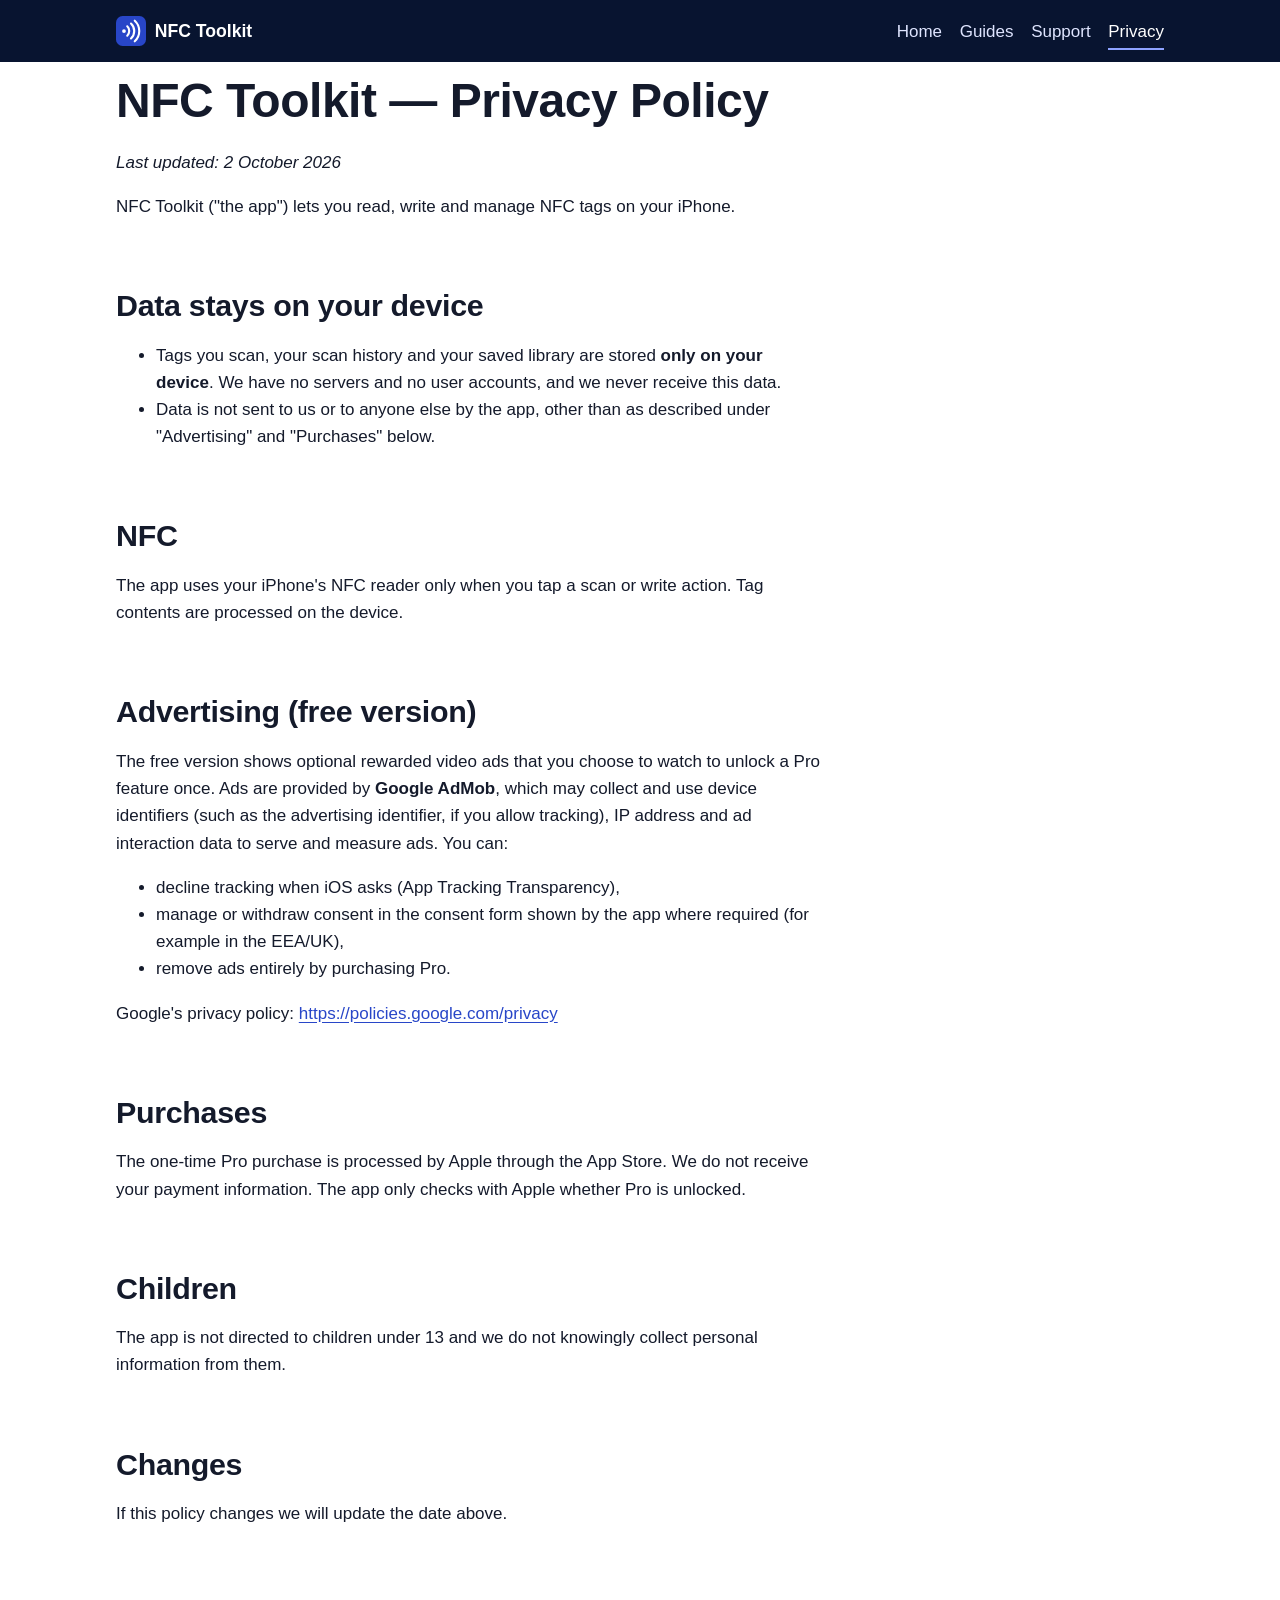
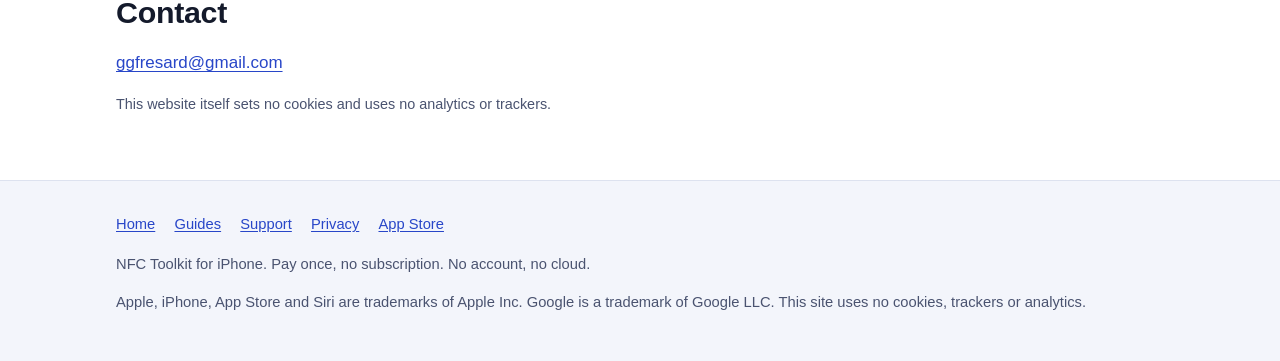
==== privacy.html @ 8cb5f3b6 "feat: NFC Toolkit website with SEO how-to guides Landing page, five NFC how-to guides, support and p" ====
<!doctype html>
<html lang="en">
<head>
<meta charset="utf-8">
<meta name="viewport" content="width=device-width, initial-scale=1">
<title>Privacy Policy – NFC Toolkit</title>
<meta name="description" content="NFC Toolkit privacy policy: your tags, history and library stay on your iPhone. No account, no servers. Optional ads are provided by Google AdMob.">
<link rel="canonical" href="https://ggfresard.github.io/nfc-toolkit-site/privacy.html">
<meta name="apple-itunes-app" content="app-id=6818562159">
<meta name="theme-color" content="#081430">
<meta property="og:type" content="website">
<meta property="og:site_name" content="NFC Toolkit">
<meta property="og:title" content="Privacy Policy – NFC Toolkit">
<meta property="og:description" content="NFC Toolkit privacy policy: your tags, history and library stay on your iPhone. No account, no servers. Optional ads are provided by Google AdMob.">
<meta property="og:url" content="https://ggfresard.github.io/nfc-toolkit-site/privacy.html">
<meta property="og:image" content="https://ggfresard.github.io/nfc-toolkit-site/assets/img/screen-01.jpg">
<meta property="og:image:width" content="660">
<meta property="og:image:height" content="1434">
<meta property="og:image:alt" content="NFC Toolkit on iPhone showing a scanned NTAG215 tag">
<meta name="twitter:card" content="summary">
<meta name="twitter:title" content="Privacy Policy – NFC Toolkit">
<meta name="twitter:description" content="NFC Toolkit privacy policy: your tags, history and library stay on your iPhone. No account, no servers. Optional ads are provided by Google AdMob.">
<meta name="twitter:image" content="https://ggfresard.github.io/nfc-toolkit-site/assets/img/screen-01.jpg">
<link rel="icon" href="assets/icon.svg" type="image/svg+xml">
<link rel="stylesheet" href="assets/style.css">
<script type="application/ld+json">
{
 "@context": "https://schema.org",
 "@type": "WebPage",
 "name": "NFC Toolkit Privacy Policy",
 "url": "https://ggfresard.github.io/nfc-toolkit-site/privacy.html",
 "dateModified": "2026-10-02"
}
</script>
</head>
<body>
<a class="skip" href="#main">Skip to content</a>
<header class="site-header">
<div class="wrap">
<a class="brand" href="./"><svg viewBox="0 0 64 64" aria-hidden="true" focusable="false"><rect width="64" height="64" rx="14" fill="#2846C8"/><g fill="none" stroke="#fff" stroke-width="4.5" stroke-linecap="round"><path d="M24 22a14 14 0 0 1 0 20"/><path d="M32 16a22 22 0 0 1 0 32"/><path d="M40 10a30 30 0 0 1 0 44"/></g><circle cx="17" cy="32" r="4" fill="#fff"/></svg><span>NFC Toolkit</span></a>
<nav class="site-nav" aria-label="Main"><ul><li><a href="./">Home</a></li><li><a href="./#guides">Guides</a></li><li><a href="support.html">Support</a></li><li><a href="privacy.html" aria-current="page">Privacy</a></li></ul></nav>
</div>
</header>
<main id="main">
<div class="wrap"><article class="prose">
<h1>NFC Toolkit — Privacy Policy</h1>
<p><em>Last updated: 2 October 2026</em></p>
<p>NFC Toolkit ("the app") lets you read, write and manage NFC tags on your iPhone.</p>
<h2>Data stays on your device</h2>
<ul>
<li>Tags you scan, your scan history and your saved library are stored <strong>only on your device</strong>. We have no servers and no user accounts, and we never receive this data.</li>
<li>Data is not sent to us or to anyone else by the app, other than as described under "Advertising" and "Purchases" below.</li>
</ul>
<h2>NFC</h2>
<p>The app uses your iPhone's NFC reader only when you tap a scan or write action. Tag contents are processed on the device.</p>
<h2>Advertising (free version)</h2>
<p>The free version shows optional rewarded video ads that you choose to watch to unlock a Pro feature once. Ads are provided by <strong>Google AdMob</strong>, which may collect and use device identifiers (such as the advertising identifier, if you allow tracking), IP address and ad interaction data to serve and measure ads. You can:</p>
<ul>
<li>decline tracking when iOS asks (App Tracking Transparency),</li>
<li>manage or withdraw consent in the consent form shown by the app where required (for example in the EEA/UK),</li>
<li>remove ads entirely by purchasing Pro.</li>
</ul>
<p>Google's privacy policy: <a href="https://policies.google.com/privacy">https://policies.google.com/privacy</a></p>
<h2>Purchases</h2>
<p>The one-time Pro purchase is processed by Apple through the App Store. We do not receive your payment information. The app only checks with Apple whether Pro is unlocked.</p>
<h2>Children</h2>
<p>The app is not directed to children under 13 and we do not knowingly collect personal information from them.</p>
<h2>Changes</h2>
<p>If this policy changes we will update the date above.</p>
<h2>Contact</h2>
<p><a href="mailto:ggfresard@gmail.com">ggfresard@gmail.com</a></p>
<p class="meta">This website itself sets no cookies and uses no analytics or trackers.</p>
</article></div>
</main>
<footer class="site-footer">
<div class="wrap">
<nav aria-label="Footer"><ul><li><a href="./">Home</a></li><li><a href="./#guides">Guides</a></li><li><a href="support.html">Support</a></li><li><a href="privacy.html" aria-current="page">Privacy</a></li><li><a href="https://apps.apple.com/app/id6818562159">App Store</a></li></ul></nav>
<p>NFC Toolkit for iPhone. Pay once, no subscription. No account, no cloud.</p>
<p>Apple, iPhone, App Store and Siri are trademarks of Apple Inc. Google is a trademark of Google LLC. This site uses no cookies, trackers or analytics.</p>
</div>
</footer>
</body>
</html>
---- assets/style.css ----
/* NFC Toolkit site — one shared stylesheet, no external assets. */
:root{--navy:#081430;--blue:#2846C8;--bg:#fff;--bg2:#f3f5fb;--fg:#141a2b;--muted:#4a5370;--line:#dde2ef;--link:#2846C8;--card:#fff;--ok:#16794a;--warn:#8a5a00;--warnbg:#fff6e0;--grad:linear-gradient(135deg,#081430 0%,#13246e 55%,#2846C8 100%);color-scheme:light dark}
@media (prefers-color-scheme:dark){:root{--bg:#0a0f1f;--bg2:#111833;--fg:#e8ebf5;--muted:#aab2cc;--line:#26304f;--link:#9db0ff;--card:#121a35;--ok:#5fd39a;--warn:#ffd27a;--warnbg:#2a2210}}
*,*::before,*::after{box-sizing:border-box}
html{-webkit-text-size-adjust:100%}
body{margin:0;font:1.0625rem/1.6 -apple-system,BlinkMacSystemFont,"Segoe UI",Roboto,Helvetica,Arial,sans-serif;color:var(--fg);background:var(--bg)}
img{max-width:100%;height:auto;display:block}
a{color:var(--link);text-underline-offset:.15em}
a:hover{text-decoration-thickness:2px}
:focus-visible{outline:3px solid #ffb020;outline-offset:2px}
h1,h2,h3{line-height:1.2;letter-spacing:-.01em}
h1{font-size:clamp(2rem,5vw,3rem);margin:.2em 0 .4em}
h2{font-size:clamp(1.45rem,3vw,1.9rem);margin:2.2em 0 .6em}
h3{font-size:1.15rem;margin:1.6em 0 .4em}
code{font:.92em ui-monospace,SFMono-Regular,Menlo,monospace;background:var(--bg2);padding:.1em .35em;border-radius:4px;word-break:break-all}
.skip{position:absolute;left:-999px;top:0;background:#fff;color:#000;padding:.5rem 1rem;z-index:9}
.skip:focus{left:.5rem}
.wrap{max-width:68rem;margin:0 auto;padding:0 1.25rem}
.prose{max-width:44rem}
.site-header{background:var(--navy);color:#fff}
.site-header .wrap{display:flex;flex-wrap:wrap;align-items:center;justify-content:space-between;gap:.5rem 1.5rem;padding-top:.8rem;padding-bottom:.8rem}
.brand{display:flex;align-items:center;gap:.55rem;color:#fff;font-weight:700;text-decoration:none;font-size:1.1rem}
.brand svg{width:30px;height:30px}
.site-nav ul{display:flex;flex-wrap:wrap;gap:.25rem 1.1rem;list-style:none;margin:0;padding:0}
.site-nav a{color:#dfe5ff;text-decoration:none;padding:.3rem 0;display:inline-block}
.site-nav a:hover,.site-nav a[aria-current=page]{color:#fff;box-shadow:inset 0 -2px #8ea2ff}
.hero{background:var(--grad);color:#fff;padding:3rem 0 3.5rem}
.hero .wrap{display:grid;gap:2.5rem;align-items:center}
@media (min-width:820px){.hero .wrap{grid-template-columns:1.25fr .75fr}}
.hero p{color:#e3e8ff;font-size:1.15rem;max-width:36rem}
.hero .shot{max-width:260px;margin:0 auto}
.hero .pill{display:inline-block;background:#fff;color:#1f37b0;font-weight:700;padding:.3rem .9rem;border-radius:99px;font-size:.95rem}
.btn{display:inline-flex;align-items:center;gap:.5rem;background:#fff;color:var(--navy);font-weight:700;text-decoration:none;padding:.85rem 1.4rem;border-radius:12px;border:2px solid #fff;font-size:1.05rem}
.btn:hover{background:#e9edff}
.btn small{display:block;font-weight:500;font-size:.75rem;line-height:1.1}
.btn-dark{background:var(--blue);color:#fff;border-color:var(--blue)}
.btn-dark:hover{background:#1f37a8}
.hero .note{font-size:.9rem;color:#c9d2ff;margin-top:.8rem}
section{padding:.5rem 0}
.grid{display:grid;gap:1rem;grid-template-columns:repeat(auto-fit,minmax(15.5rem,1fr))}
.card{background:var(--card);border:1px solid var(--line);border-radius:14px;padding:1.1rem 1.25rem}
.card h3{margin-top:0}
.card ul{padding-left:1.1rem;margin:.4rem 0 0}
.card p{margin:.3rem 0 0;color:var(--muted)}
a.card{display:block;text-decoration:none;color:inherit}
a.card:hover{border-color:var(--link)}
a.card h3{color:var(--link)}
.table-wrap{overflow-x:auto}
table{border-collapse:collapse;width:100%;min-width:30rem;margin:1rem 0}
th,td{text-align:left;padding:.6rem .75rem;border-bottom:1px solid var(--line);vertical-align:top}
thead th{background:var(--bg2)}
td.c,th.c{text-align:center}
.yes{color:var(--ok);font-weight:700}
.shots{display:flex;gap:1rem;overflow-x:auto;scroll-snap-type:x mandatory;padding:.5rem 0 1rem}
.shots figure{flex:0 0 220px;margin:0;scroll-snap-align:start}
.shots img{border-radius:18px;border:1px solid var(--line)}
figcaption{font-size:.9rem;color:var(--muted);margin-top:.4rem;text-align:center}
details{border:1px solid var(--line);border-radius:12px;padding:.8rem 1.1rem;margin:.6rem 0;background:var(--card)}
summary{cursor:pointer;font-weight:650}
details p{margin:.6rem 0 .2rem}
.callout{border-left:4px solid var(--blue);background:var(--bg2);padding:.8rem 1.1rem;border-radius:0 10px 10px 0;margin:1.2rem 0}
.callout.warn{border-color:#d89400;background:var(--warnbg)}
.callout p{margin:.3rem 0}
ol.steps{padding-left:1.4rem}
ol.steps li{margin:.45rem 0}
.crumbs{font-size:.9rem;color:var(--muted);margin:1.5rem 0 0}
.meta{color:var(--muted);font-size:.9rem}
.cta{background:var(--grad);color:#fff;border-radius:16px;padding:1.5rem 1.5rem;margin:2.5rem 0}
.cta h2{margin:0 0 .4rem;font-size:1.4rem}
.cta p{color:#e3e8ff;margin:0 0 1rem}
.site-footer{margin-top:4rem;background:var(--bg2);border-top:1px solid var(--line);padding:2rem 0;font-size:.92rem;color:var(--muted)}
.site-footer ul{display:flex;flex-wrap:wrap;gap:.4rem 1.2rem;list-style:none;padding:0;margin:0 0 1rem}
.center{text-align:center}
@media (prefers-reduced-motion:no-preference){html{scroll-behavior:smooth}}
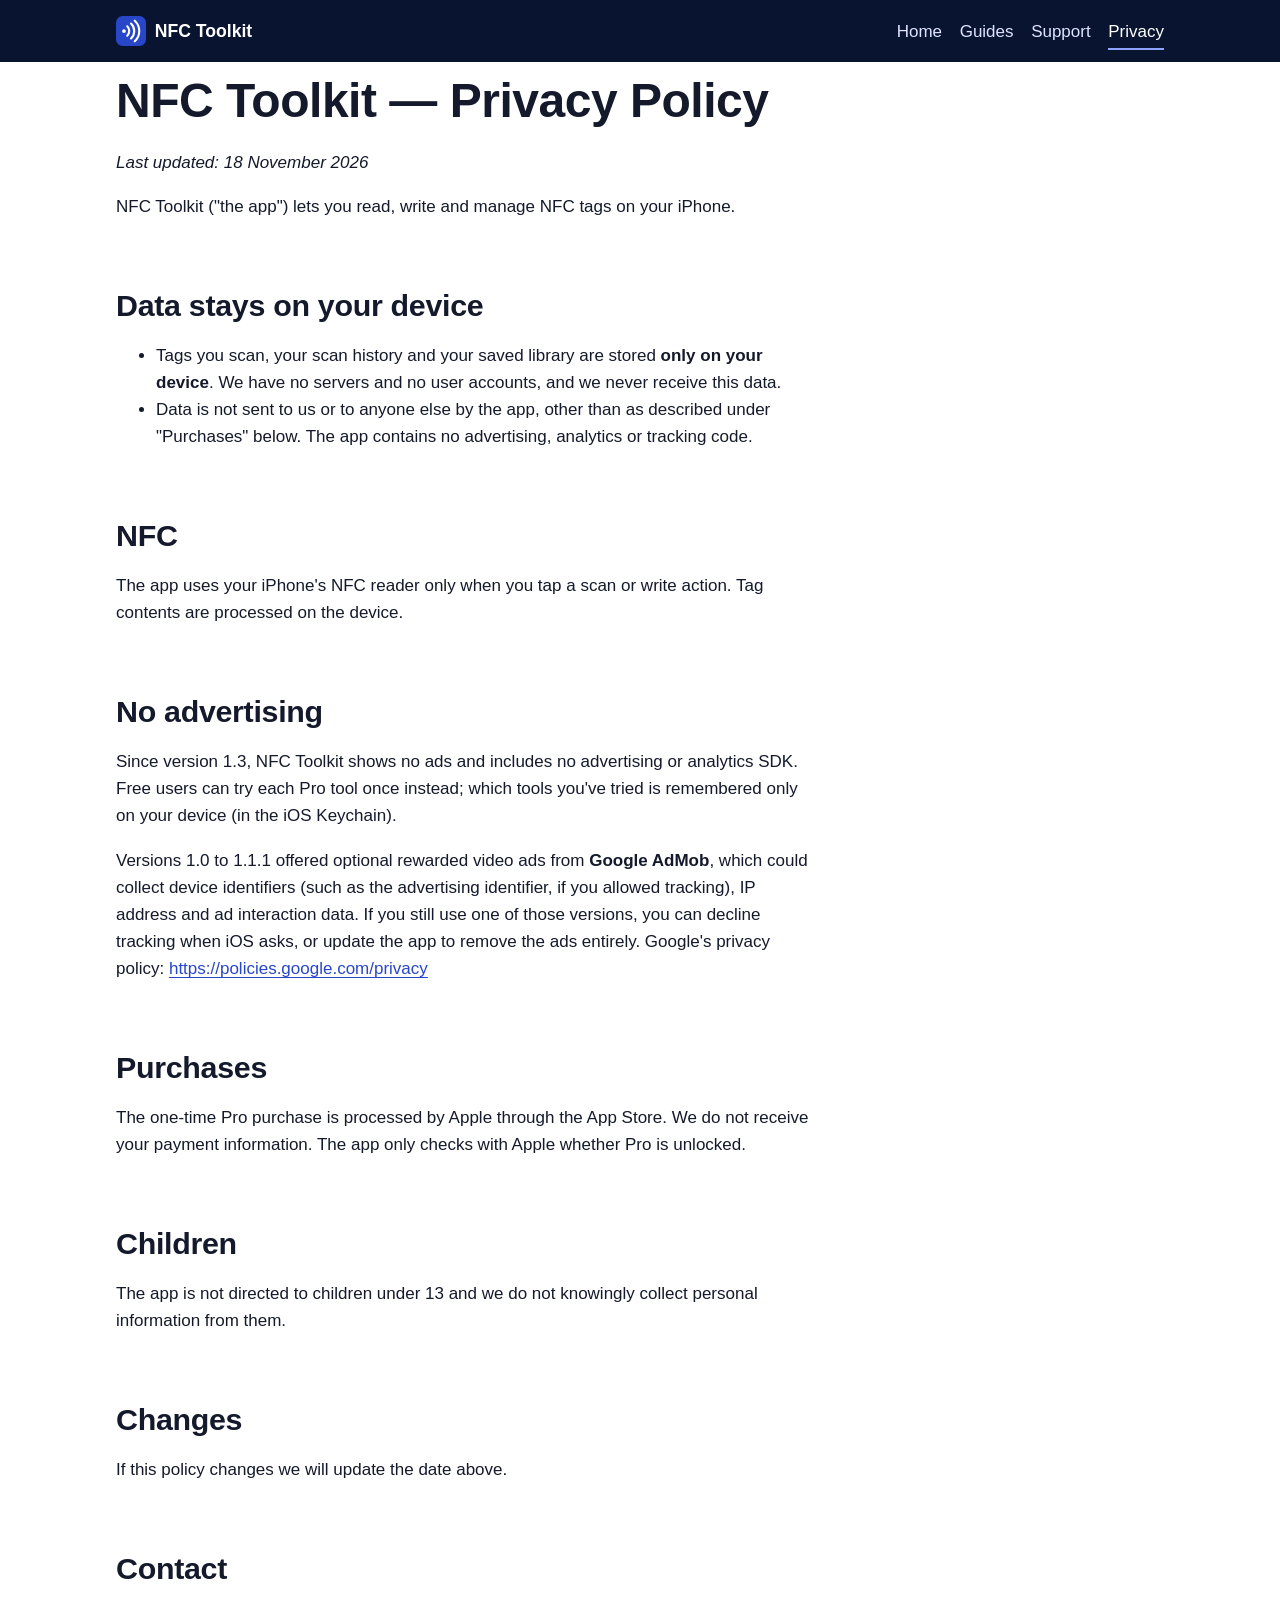
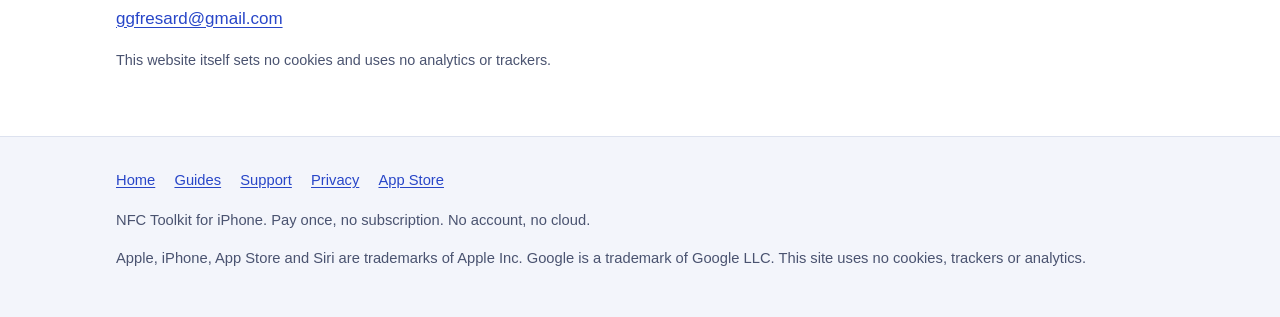
==== commit 4a1b8fae: "docs: no ads since app 1.3 — privacy policy, pricing, FAQ and guides The app drops Google AdMob in 1" ====
--- a/privacy.html
+++ b/privacy.html
@@ -4,14 +4,14 @@
 <meta charset="utf-8">
 <meta name="viewport" content="width=device-width, initial-scale=1">
 <title>Privacy Policy – NFC Toolkit</title>
-<meta name="description" content="NFC Toolkit privacy policy: your tags, history and library stay on your iPhone. No account, no servers. Optional ads are provided by Google AdMob.">
+<meta name="description" content="NFC Toolkit privacy policy: your tags, history and library stay on your iPhone. No account, no servers, no ads, no analytics.">
 <link rel="canonical" href="https://ggfresard.github.io/nfc-toolkit-site/privacy.html">
 <meta name="apple-itunes-app" content="app-id=6818562159">
 <meta name="theme-color" content="#081430">
 <meta property="og:type" content="website">
 <meta property="og:site_name" content="NFC Toolkit">
 <meta property="og:title" content="Privacy Policy – NFC Toolkit">
-<meta property="og:description" content="NFC Toolkit privacy policy: your tags, history and library stay on your iPhone. No account, no servers. Optional ads are provided by Google AdMob.">
+<meta property="og:description" content="NFC Toolkit privacy policy: your tags, history and library stay on your iPhone. No account, no servers, no ads, no analytics.">
 <meta property="og:url" content="https://ggfresard.github.io/nfc-toolkit-site/privacy.html">
 <meta property="og:image" content="https://ggfresard.github.io/nfc-toolkit-site/assets/img/screen-01.jpg">
 <meta property="og:image:width" content="660">
@@ -19,7 +19,7 @@
 <meta property="og:image:alt" content="NFC Toolkit on iPhone showing a scanned NTAG215 tag">
 <meta name="twitter:card" content="summary">
 <meta name="twitter:title" content="Privacy Policy – NFC Toolkit">
-<meta name="twitter:description" content="NFC Toolkit privacy policy: your tags, history and library stay on your iPhone. No account, no servers. Optional ads are provided by Google AdMob.">
+<meta name="twitter:description" content="NFC Toolkit privacy policy: your tags, history and library stay on your iPhone. No account, no servers, no ads, no analytics.">
 <meta name="twitter:image" content="https://ggfresard.github.io/nfc-toolkit-site/assets/img/screen-01.jpg">
 <link rel="icon" href="assets/icon.svg" type="image/svg+xml">
 <link rel="stylesheet" href="assets/style.css">
@@ -44,23 +44,18 @@
 <main id="main">
 <div class="wrap"><article class="prose">
 <h1>NFC Toolkit — Privacy Policy</h1>
-<p><em>Last updated: 2 October 2026</em></p>
+<p><em>Last updated: 18 November 2026</em></p>
 <p>NFC Toolkit ("the app") lets you read, write and manage NFC tags on your iPhone.</p>
 <h2>Data stays on your device</h2>
 <ul>
 <li>Tags you scan, your scan history and your saved library are stored <strong>only on your device</strong>. We have no servers and no user accounts, and we never receive this data.</li>
-<li>Data is not sent to us or to anyone else by the app, other than as described under "Advertising" and "Purchases" below.</li>
+<li>Data is not sent to us or to anyone else by the app, other than as described under "Purchases" below. The app contains no advertising, analytics or tracking code.</li>
 </ul>
 <h2>NFC</h2>
 <p>The app uses your iPhone's NFC reader only when you tap a scan or write action. Tag contents are processed on the device.</p>
-<h2>Advertising (free version)</h2>
-<p>The free version shows optional rewarded video ads that you choose to watch to unlock a Pro feature once. Ads are provided by <strong>Google AdMob</strong>, which may collect and use device identifiers (such as the advertising identifier, if you allow tracking), IP address and ad interaction data to serve and measure ads. You can:</p>
-<ul>
-<li>decline tracking when iOS asks (App Tracking Transparency),</li>
-<li>manage or withdraw consent in the consent form shown by the app where required (for example in the EEA/UK),</li>
-<li>remove ads entirely by purchasing Pro.</li>
-</ul>
-<p>Google's privacy policy: <a href="https://policies.google.com/privacy">https://policies.google.com/privacy</a></p>
+<h2>No advertising</h2>
+<p>Since version 1.3, NFC Toolkit shows no ads and includes no advertising or analytics SDK. Free users can try each Pro tool once instead; which tools you've tried is remembered only on your device (in the iOS Keychain).</p>
+<p>Versions 1.0 to 1.1.1 offered optional rewarded video ads from <strong>Google AdMob</strong>, which could collect device identifiers (such as the advertising identifier, if you allowed tracking), IP address and ad interaction data. If you still use one of those versions, you can decline tracking when iOS asks, or update the app to remove the ads entirely. Google's privacy policy: <a href="https://policies.google.com/privacy">https://policies.google.com/privacy</a></p>
 <h2>Purchases</h2>
 <p>The one-time Pro purchase is processed by Apple through the App Store. We do not receive your payment information. The app only checks with Apple whether Pro is unlocked.</p>
 <h2>Children</h2>
